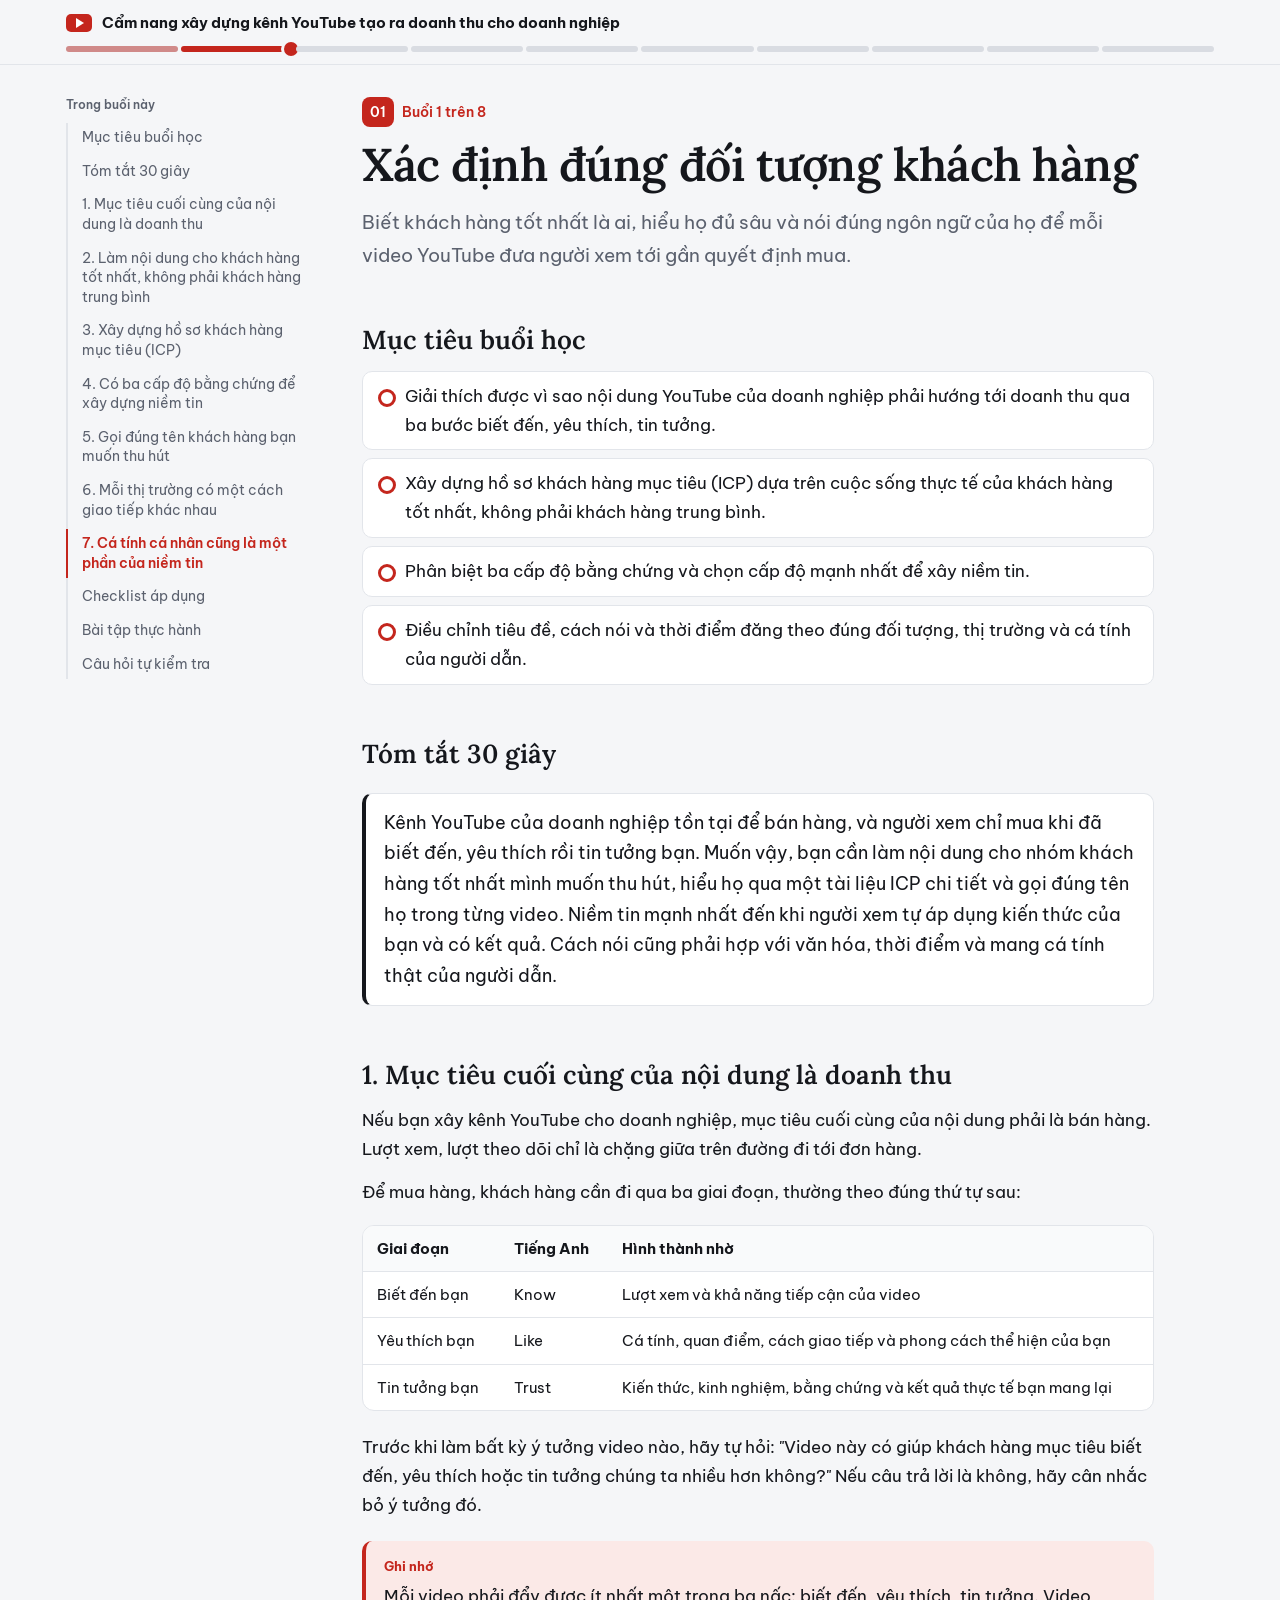
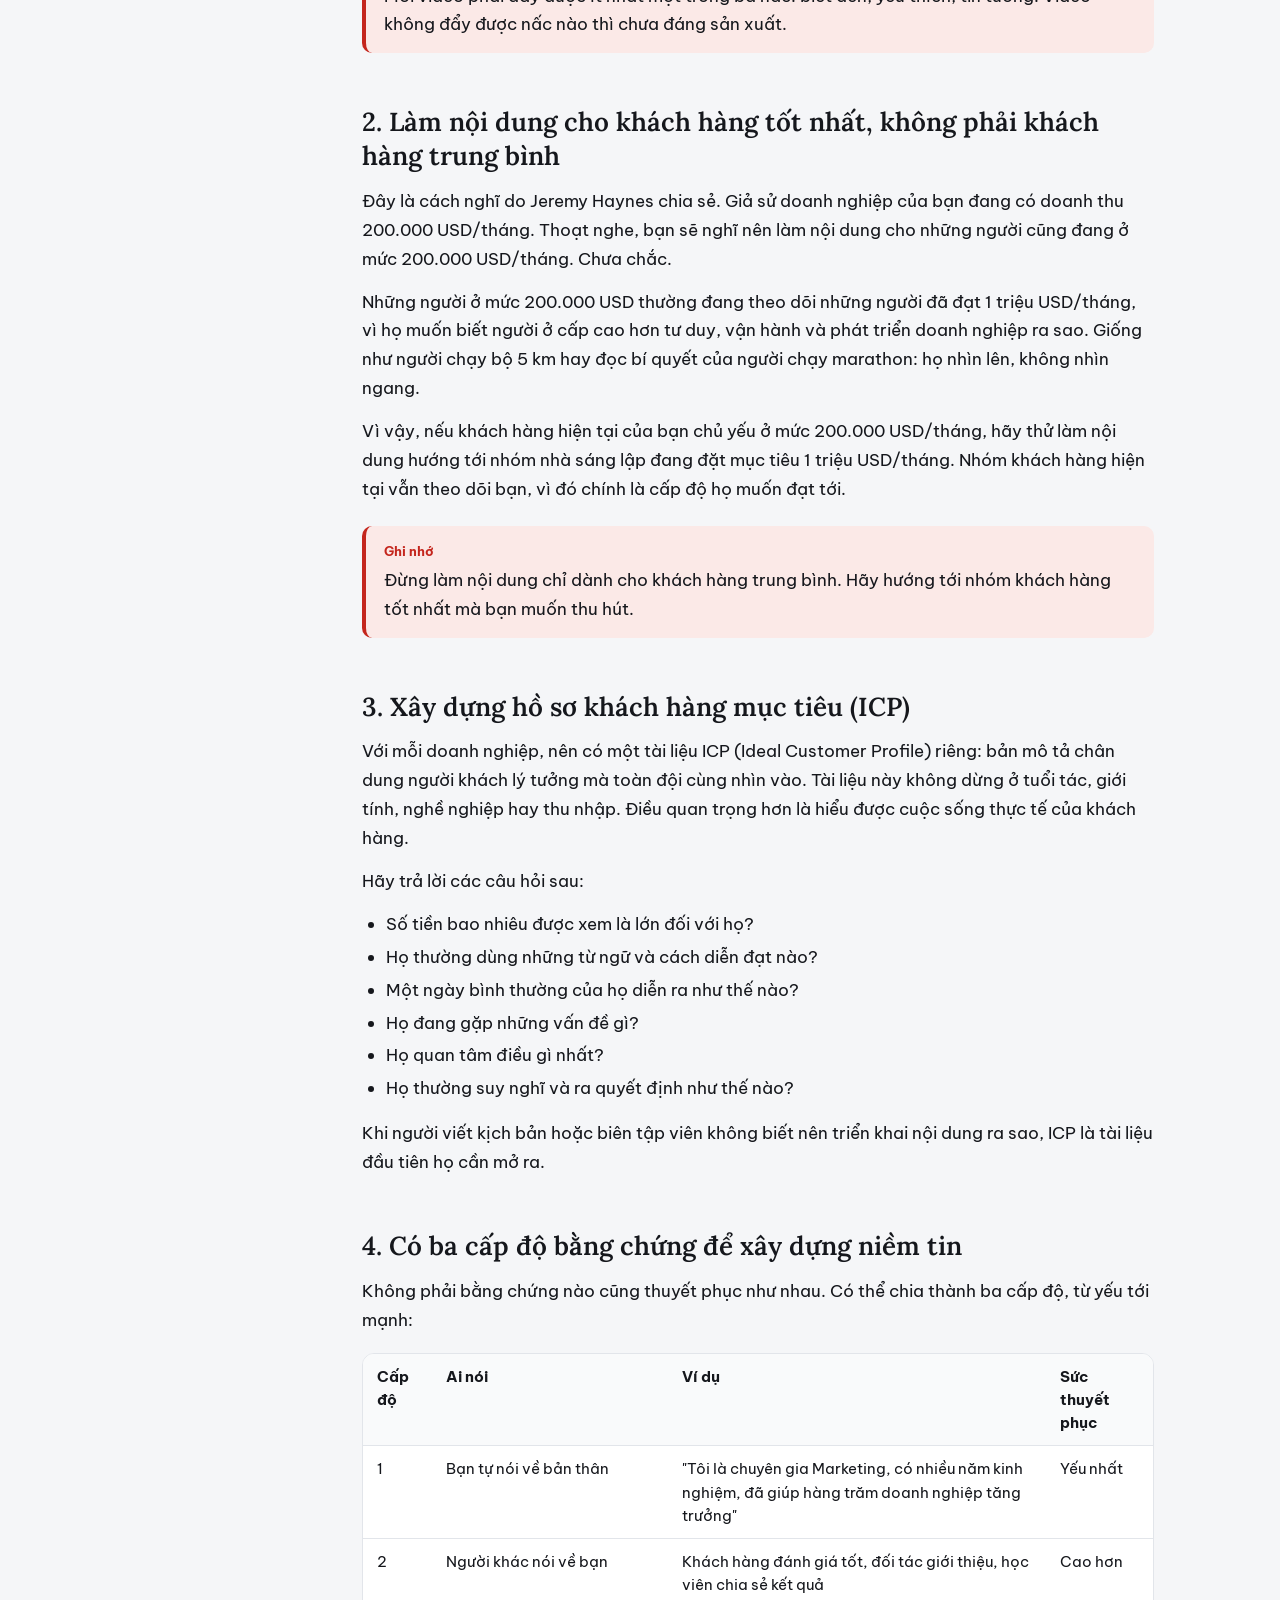
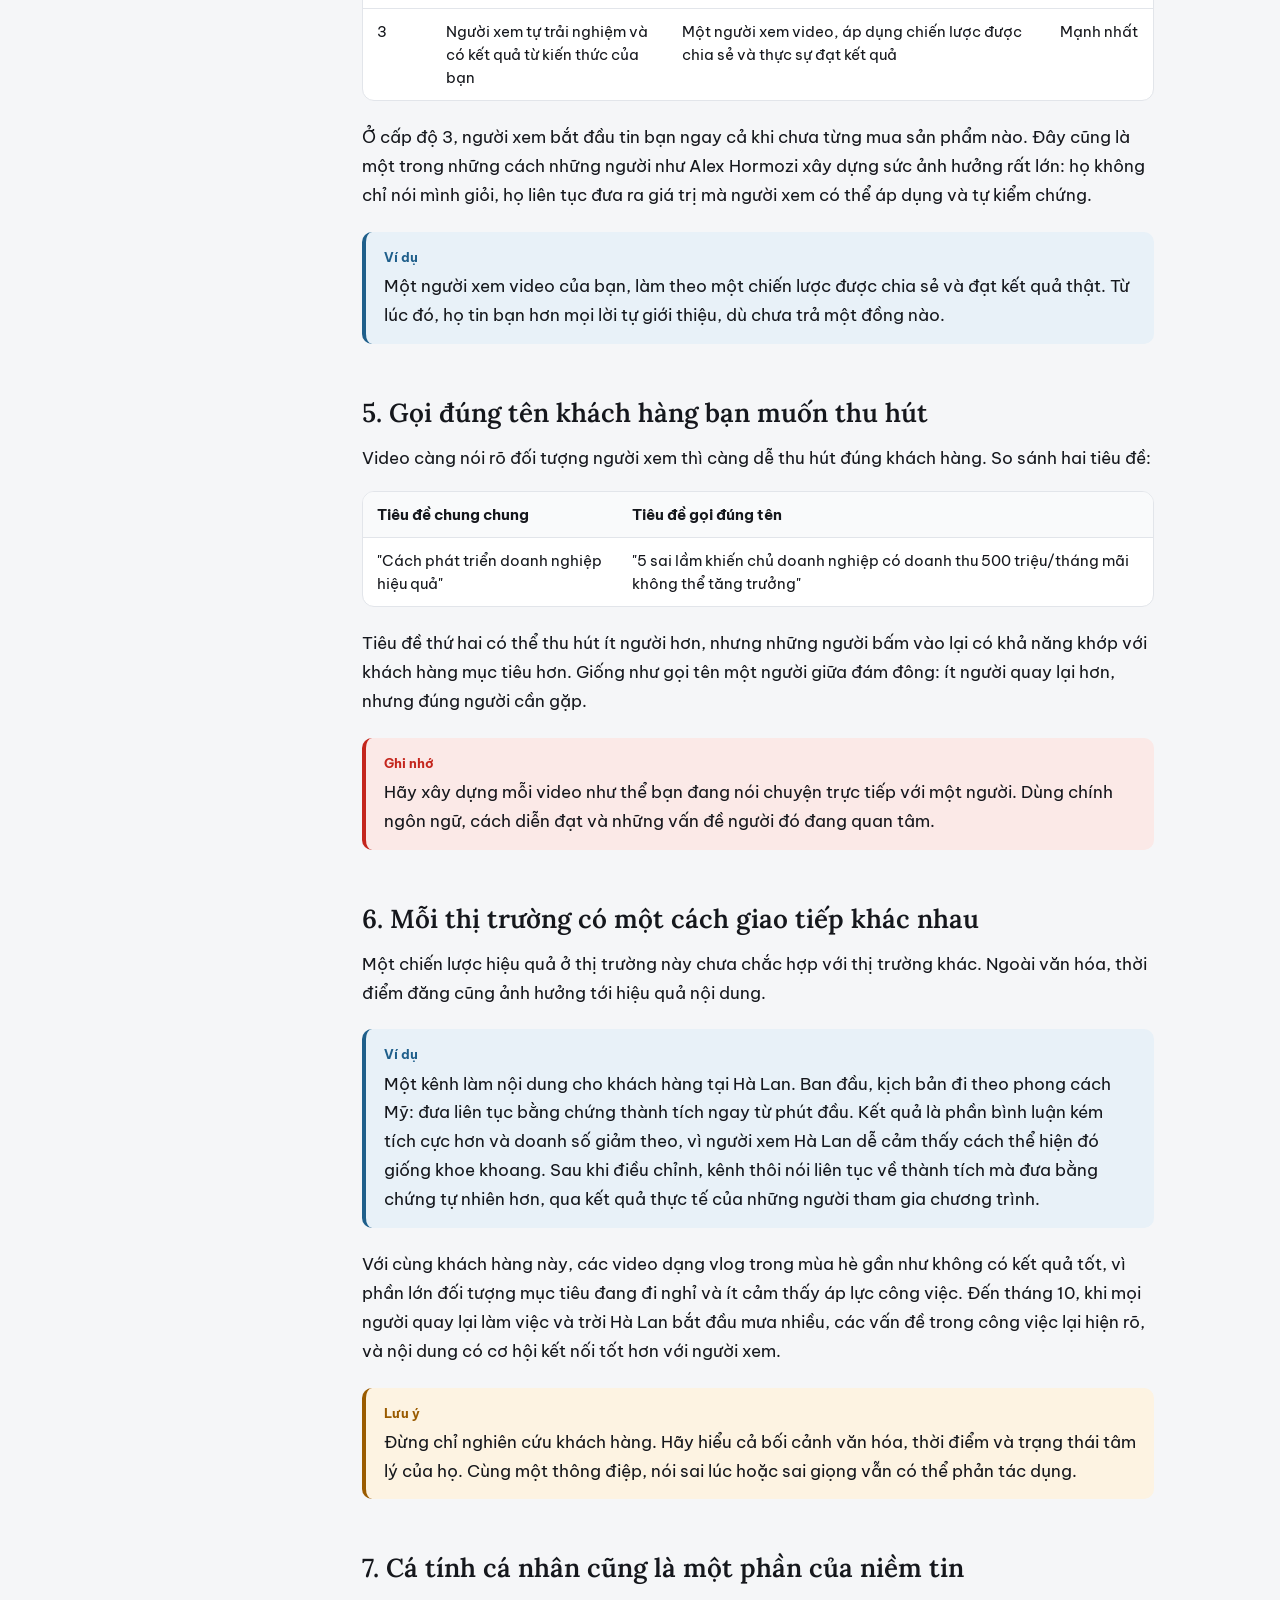
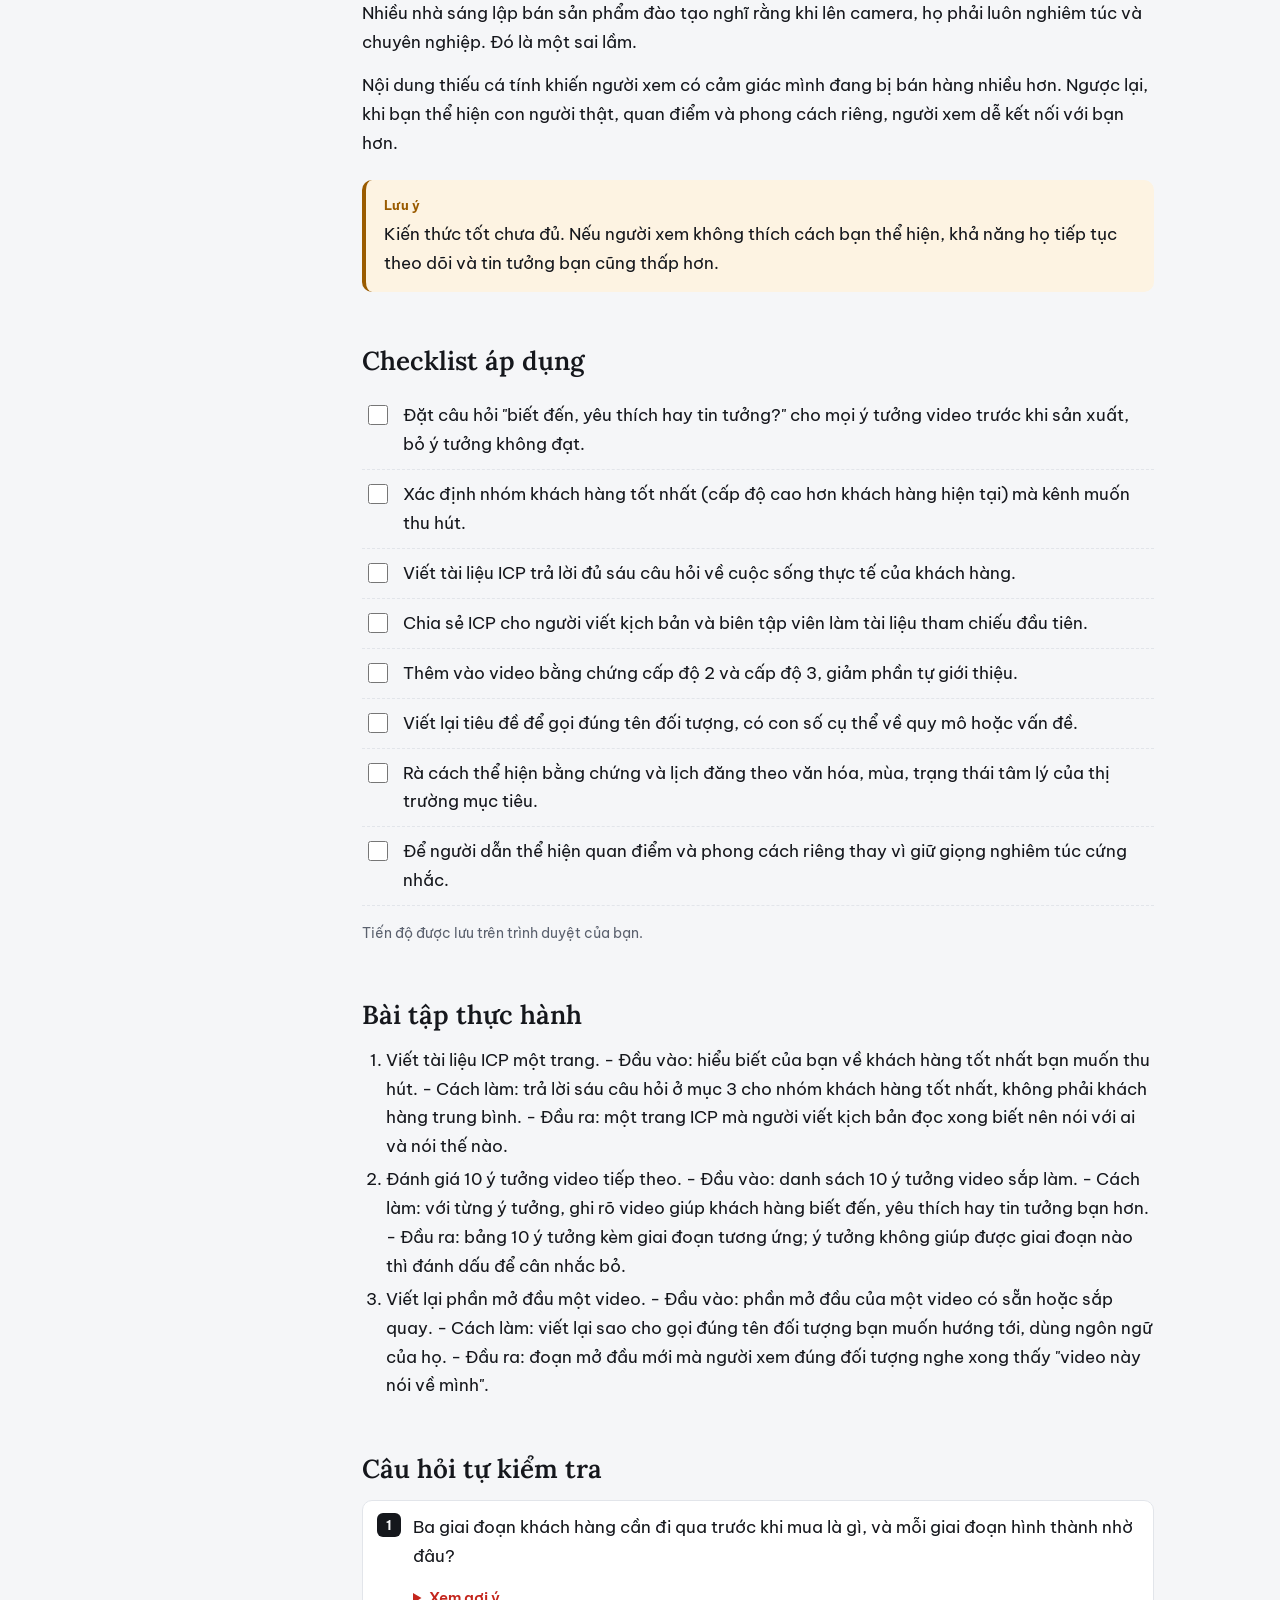
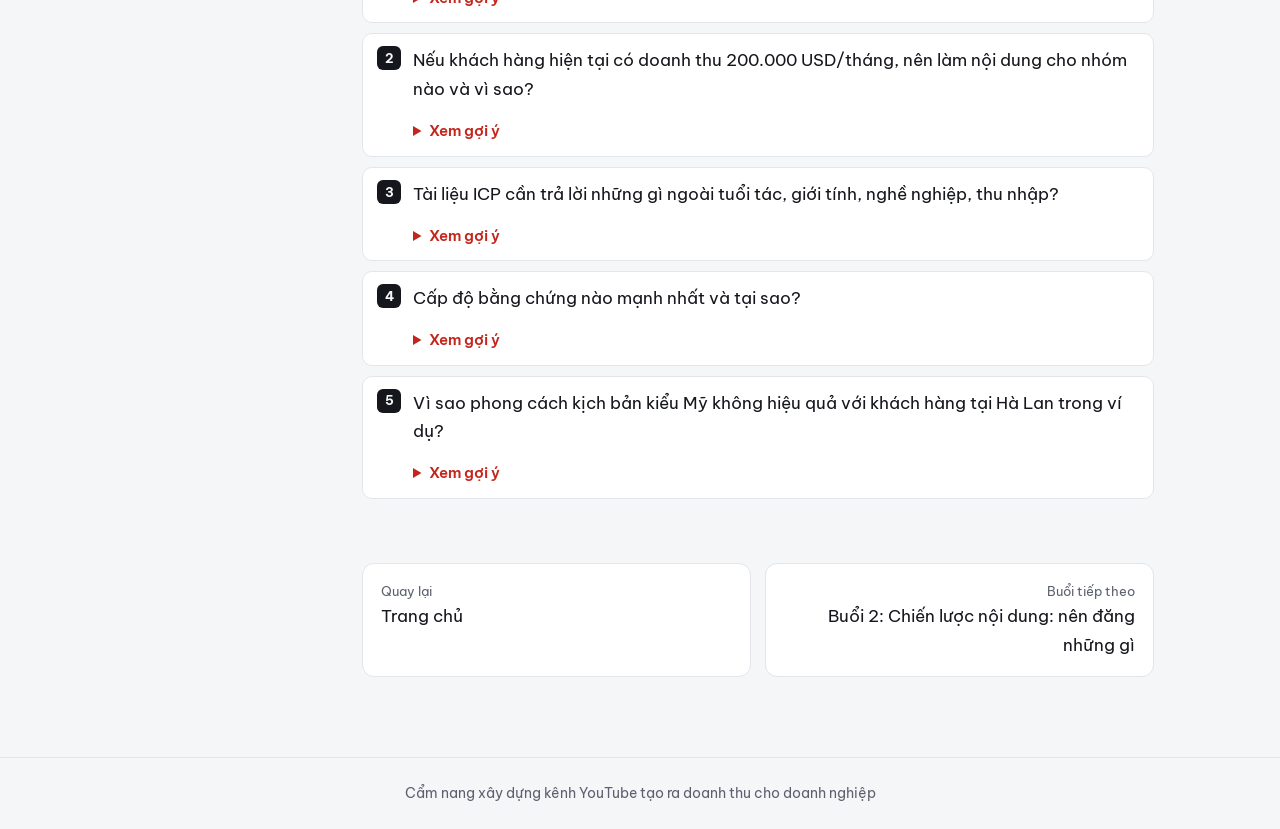
==== buoi-01.html @ d21af2de "Giáo trình 8 buổi: cẩm nang xây dựng kênh YouTube tạo ra doanh thu" ====
<!doctype html>
<html lang="vi">
<head>
<meta charset="utf-8">
<meta name="viewport" content="width=device-width, initial-scale=1">
<title>Buổi 1: Xác định đúng đối tượng khách hàng | Cẩm nang xây dựng kênh YouTube tạo ra doanh thu cho doanh nghiệp</title>
<meta name="description" content="Biết khách hàng tốt nhất là ai, hiểu họ đủ sâu và nói đúng ngôn ngữ của họ để mỗi video YouTube đưa người xem tới gần quyết định mua.">
<meta property="og:title" content="Buổi 1: Xác định đúng đối tượng khách hàng | Cẩm nang xây dựng kênh YouTube tạo ra doanh thu cho doanh nghiệp">
<meta property="og:description" content="Biết khách hàng tốt nhất là ai, hiểu họ đủ sâu và nói đúng ngôn ngữ của họ để mỗi video YouTube đưa người xem tới gần quyết định mua.">
<link rel="preconnect" href="https://fonts.googleapis.com"><link rel="preconnect" href="https://fonts.gstatic.com" crossorigin><link href="https://fonts.googleapis.com/css2?family=Be+Vietnam+Pro:wght@400;500;600;700&family=Lora:wght@500;600&display=swap&subset=vietnamese" rel="stylesheet">
<link rel="stylesheet" href="assets/style.css">
</head>
<body>
<header class="top"><div class="top-inner">
<a class="brand" href="index.html"><span class="play" aria-hidden="true"></span>Cẩm nang xây dựng kênh YouTube tạo ra doanh thu cho doanh nghiệp</a>
<nav class="chapters" aria-label="Các buổi học"><a href="index.html" class="done" aria-label="Trang chủ"><span>Trang chủ</span></a><a href="buoi-01.html" class="current" aria-label="Buổi 1: Xác định đúng đối tượng khách hàng" aria-current=page><span>Buổi 1: Xác định đúng đối tượng khách hàng</span></a><a href="buoi-02.html" class="" aria-label="Buổi 2: Chiến lược nội dung: nên đăng những gì"><span>Buổi 2: Chiến lược nội dung: nên đăng những gì</span></a><a href="buoi-03.html" class="" aria-label="Buổi 3: Đóng gói video bằng tiêu đề và thumbnail"><span>Buổi 3: Đóng gói video bằng tiêu đề và thumbnail</span></a><a href="buoi-04.html" class="" aria-label="Buổi 4: Viết kịch bản và hook giữ chân người xem"><span>Buổi 4: Viết kịch bản và hook giữ chân người xem</span></a><a href="buoi-05.html" class="" aria-label="Buổi 5: Dựng video và tối ưu trải nghiệm"><span>Buổi 5: Dựng video và tối ưu trải nghiệm</span></a><a href="buoi-06.html" class="" aria-label="Buổi 6: Xây dựng và quản lý đội ngũ content"><span>Buổi 6: Xây dựng và quản lý đội ngũ content</span></a><a href="buoi-07.html" class="" aria-label="Buổi 7: Biến lượt xem thành doanh thu"><span>Buổi 7: Biến lượt xem thành doanh thu</span></a><a href="buoi-08.html" class="" aria-label="Buổi 8: Tối ưu hệ thống và mở rộng quy mô"><span>Buổi 8: Tối ưu hệ thống và mở rộng quy mô</span></a><a href="ket-luan.html" class="" aria-label="Kết luận"><span>Kết luận</span></a></nav>
</div></header>
<div class="layout"><aside class="toc" aria-label="Mục lục"><h2>Trong buổi này</h2><ol><li><a href="#muc-tieu-buoi-hoc">Mục tiêu buổi học</a></li><li><a href="#tom-tat-30-giay">Tóm tắt 30 giây</a></li><li><a href="#1-muc-tieu-cuoi-cung-cua-noi-dung-la-doanh-thu">1. Mục tiêu cuối cùng của nội dung là doanh thu</a></li><li><a href="#2-lam-noi-dung-cho-khach-hang-tot-nhat-khong-phai-khach-hang">2. Làm nội dung cho khách hàng tốt nhất, không phải khách hàng trung bình</a></li><li><a href="#3-xay-dung-ho-so-khach-hang-muc-tieu-icp">3. Xây dựng hồ sơ khách hàng mục tiêu (ICP)</a></li><li><a href="#4-co-ba-cap-do-bang-chung-de-xay-dung-niem-tin">4. Có ba cấp độ bằng chứng để xây dựng niềm tin</a></li><li><a href="#5-goi-dung-ten-khach-hang-ban-muon-thu-hut">5. Gọi đúng tên khách hàng bạn muốn thu hút</a></li><li><a href="#6-moi-thi-truong-co-mot-cach-giao-tiep-khac-nhau">6. Mỗi thị trường có một cách giao tiếp khác nhau</a></li><li><a href="#7-ca-tinh-ca-nhan-cung-la-mot-phan-cua-niem-tin">7. Cá tính cá nhân cũng là một phần của niềm tin</a></li><li><a href="#checklist-ap-dung">Checklist áp dụng</a></li><li><a href="#bai-tap-thuc-hanh">Bài tập thực hành</a></li><li><a href="#cau-hoi-tu-kiem-tra">Câu hỏi tự kiểm tra</a></li></ol></aside><main><div class="lesson-head"><p class="kicker"><span class="num">01</span>Buổi 1 trên 8</p><h1>Xác định đúng đối tượng khách hàng</h1><p class="lede">Biết khách hàng tốt nhất là ai, hiểu họ đủ sâu và nói đúng ngôn ngữ của họ để mỗi video YouTube đưa người xem tới gần quyết định mua.</p></div><h2 id="muc-tieu-buoi-hoc">Mục tiêu buổi học</h2>
<ul class="goals">
<li>Giải thích được vì sao nội dung YouTube của doanh nghiệp phải hướng tới doanh thu qua ba bước biết đến, yêu thích, tin tưởng.</li>
<li>Xây dựng hồ sơ khách hàng mục tiêu (ICP) dựa trên cuộc sống thực tế của khách hàng tốt nhất, không phải khách hàng trung bình.</li>
<li>Phân biệt ba cấp độ bằng chứng và chọn cấp độ mạnh nhất để xây niềm tin.</li>
<li>Điều chỉnh tiêu đề, cách nói và thời điểm đăng theo đúng đối tượng, thị trường và cá tính của người dẫn.</li>
</ul>
<h2 id="tom-tat-30-giay">Tóm tắt 30 giây</h2>
<blockquote class="callout-tom-tat">
<p>Kênh YouTube của doanh nghiệp tồn tại để bán hàng, và người xem chỉ mua khi đã biết đến, yêu thích rồi tin tưởng bạn. Muốn vậy, bạn cần làm nội dung cho nhóm khách hàng tốt nhất mình muốn thu hút, hiểu họ qua một tài liệu ICP chi tiết và gọi đúng tên họ trong từng video. Niềm tin mạnh nhất đến khi người xem tự áp dụng kiến thức của bạn và có kết quả. Cách nói cũng phải hợp với văn hóa, thời điểm và mang cá tính thật của người dẫn.</p>
</blockquote>
<h2 id="1-muc-tieu-cuoi-cung-cua-noi-dung-la-doanh-thu">1. Mục tiêu cuối cùng của nội dung là doanh thu</h2>
<p>Nếu bạn xây kênh YouTube cho doanh nghiệp, mục tiêu cuối cùng của nội dung phải là bán hàng. Lượt xem, lượt theo dõi chỉ là chặng giữa trên đường đi tới đơn hàng.</p>
<p>Để mua hàng, khách hàng cần đi qua ba giai đoạn, thường theo đúng thứ tự sau:</p>
<div class="table-wrap"><table>
<thead>
<tr>
<th>Giai đoạn</th>
<th>Tiếng Anh</th>
<th>Hình thành nhờ</th>
</tr>
</thead>
<tbody>
<tr>
<td>Biết đến bạn</td>
<td>Know</td>
<td>Lượt xem và khả năng tiếp cận của video</td>
</tr>
<tr>
<td>Yêu thích bạn</td>
<td>Like</td>
<td>Cá tính, quan điểm, cách giao tiếp và phong cách thể hiện của bạn</td>
</tr>
<tr>
<td>Tin tưởng bạn</td>
<td>Trust</td>
<td>Kiến thức, kinh nghiệm, bằng chứng và kết quả thực tế bạn mang lại</td>
</tr>
</tbody>
</table></div>
<p>Trước khi làm bất kỳ ý tưởng video nào, hãy tự hỏi: "Video này có giúp khách hàng mục tiêu biết đến, yêu thích hoặc tin tưởng chúng ta nhiều hơn không?" Nếu câu trả lời là không, hãy cân nhắc bỏ ý tưởng đó.</p>
<blockquote class="callout-ghi-nho"><p><span class="callout-label">Ghi nhớ</span>Mỗi video phải đẩy được ít nhất một trong ba nấc: biết đến, yêu thích, tin tưởng. Video không đẩy được nấc nào thì chưa đáng sản xuất.</p>
</blockquote>
<h2 id="2-lam-noi-dung-cho-khach-hang-tot-nhat-khong-phai-khach-hang">2. Làm nội dung cho khách hàng tốt nhất, không phải khách hàng trung bình</h2>
<p>Đây là cách nghĩ do Jeremy Haynes chia sẻ. Giả sử doanh nghiệp của bạn đang có doanh thu 200.000 USD/tháng. Thoạt nghe, bạn sẽ nghĩ nên làm nội dung cho những người cũng đang ở mức 200.000 USD/tháng. Chưa chắc.</p>
<p>Những người ở mức 200.000 USD thường đang theo dõi những người đã đạt 1 triệu USD/tháng, vì họ muốn biết người ở cấp cao hơn tư duy, vận hành và phát triển doanh nghiệp ra sao. Giống như người chạy bộ 5 km hay đọc bí quyết của người chạy marathon: họ nhìn lên, không nhìn ngang.</p>
<p>Vì vậy, nếu khách hàng hiện tại của bạn chủ yếu ở mức 200.000 USD/tháng, hãy thử làm nội dung hướng tới nhóm nhà sáng lập đang đặt mục tiêu 1 triệu USD/tháng. Nhóm khách hàng hiện tại vẫn theo dõi bạn, vì đó chính là cấp độ họ muốn đạt tới.</p>
<blockquote class="callout-ghi-nho"><p><span class="callout-label">Ghi nhớ</span>Đừng làm nội dung chỉ dành cho khách hàng trung bình. Hãy hướng tới nhóm khách hàng tốt nhất mà bạn muốn thu hút.</p>
</blockquote>
<h2 id="3-xay-dung-ho-so-khach-hang-muc-tieu-icp">3. Xây dựng hồ sơ khách hàng mục tiêu (ICP)</h2>
<p>Với mỗi doanh nghiệp, nên có một tài liệu ICP (Ideal Customer Profile) riêng: bản mô tả chân dung người khách lý tưởng mà toàn đội cùng nhìn vào. Tài liệu này không dừng ở tuổi tác, giới tính, nghề nghiệp hay thu nhập. Điều quan trọng hơn là hiểu được cuộc sống thực tế của khách hàng.</p>
<p>Hãy trả lời các câu hỏi sau:</p>
<ul>
<li>Số tiền bao nhiêu được xem là lớn đối với họ?</li>
<li>Họ thường dùng những từ ngữ và cách diễn đạt nào?</li>
<li>Một ngày bình thường của họ diễn ra như thế nào?</li>
<li>Họ đang gặp những vấn đề gì?</li>
<li>Họ quan tâm điều gì nhất?</li>
<li>Họ thường suy nghĩ và ra quyết định như thế nào?</li>
</ul>
<p>Khi người viết kịch bản hoặc biên tập viên không biết nên triển khai nội dung ra sao, ICP là tài liệu đầu tiên họ cần mở ra.</p>
<h2 id="4-co-ba-cap-do-bang-chung-de-xay-dung-niem-tin">4. Có ba cấp độ bằng chứng để xây dựng niềm tin</h2>
<p>Không phải bằng chứng nào cũng thuyết phục như nhau. Có thể chia thành ba cấp độ, từ yếu tới mạnh:</p>
<div class="table-wrap"><table>
<thead>
<tr>
<th>Cấp độ</th>
<th>Ai nói</th>
<th>Ví dụ</th>
<th>Sức thuyết phục</th>
</tr>
</thead>
<tbody>
<tr>
<td>1</td>
<td>Bạn tự nói về bản thân</td>
<td>"Tôi là chuyên gia Marketing, có nhiều năm kinh nghiệm, đã giúp hàng trăm doanh nghiệp tăng trưởng"</td>
<td>Yếu nhất</td>
</tr>
<tr>
<td>2</td>
<td>Người khác nói về bạn</td>
<td>Khách hàng đánh giá tốt, đối tác giới thiệu, học viên chia sẻ kết quả</td>
<td>Cao hơn</td>
</tr>
<tr>
<td>3</td>
<td>Người xem tự trải nghiệm và có kết quả từ kiến thức của bạn</td>
<td>Một người xem video, áp dụng chiến lược được chia sẻ và thực sự đạt kết quả</td>
<td>Mạnh nhất</td>
</tr>
</tbody>
</table></div>
<p>Ở cấp độ 3, người xem bắt đầu tin bạn ngay cả khi chưa từng mua sản phẩm nào. Đây cũng là một trong những cách những người như Alex Hormozi xây dựng sức ảnh hưởng rất lớn: họ không chỉ nói mình giỏi, họ liên tục đưa ra giá trị mà người xem có thể áp dụng và tự kiểm chứng.</p>
<blockquote class="callout-vi-du"><p><span class="callout-label">Ví dụ</span>Một người xem video của bạn, làm theo một chiến lược được chia sẻ và đạt kết quả thật. Từ lúc đó, họ tin bạn hơn mọi lời tự giới thiệu, dù chưa trả một đồng nào.</p>
</blockquote>
<h2 id="5-goi-dung-ten-khach-hang-ban-muon-thu-hut">5. Gọi đúng tên khách hàng bạn muốn thu hút</h2>
<p>Video càng nói rõ đối tượng người xem thì càng dễ thu hút đúng khách hàng. So sánh hai tiêu đề:</p>
<div class="table-wrap"><table>
<thead>
<tr>
<th>Tiêu đề chung chung</th>
<th>Tiêu đề gọi đúng tên</th>
</tr>
</thead>
<tbody>
<tr>
<td>"Cách phát triển doanh nghiệp hiệu quả"</td>
<td>"5 sai lầm khiến chủ doanh nghiệp có doanh thu 500 triệu/tháng mãi không thể tăng trưởng"</td>
</tr>
</tbody>
</table></div>
<p>Tiêu đề thứ hai có thể thu hút ít người hơn, nhưng những người bấm vào lại có khả năng khớp với khách hàng mục tiêu hơn. Giống như gọi tên một người giữa đám đông: ít người quay lại hơn, nhưng đúng người cần gặp.</p>
<blockquote class="callout-ghi-nho"><p><span class="callout-label">Ghi nhớ</span>Hãy xây dựng mỗi video như thể bạn đang nói chuyện trực tiếp với một người. Dùng chính ngôn ngữ, cách diễn đạt và những vấn đề người đó đang quan tâm.</p>
</blockquote>
<h2 id="6-moi-thi-truong-co-mot-cach-giao-tiep-khac-nhau">6. Mỗi thị trường có một cách giao tiếp khác nhau</h2>
<p>Một chiến lược hiệu quả ở thị trường này chưa chắc hợp với thị trường khác. Ngoài văn hóa, thời điểm đăng cũng ảnh hưởng tới hiệu quả nội dung.</p>
<blockquote class="callout-vi-du"><p><span class="callout-label">Ví dụ</span>Một kênh làm nội dung cho khách hàng tại Hà Lan. Ban đầu, kịch bản đi theo phong cách Mỹ: đưa liên tục bằng chứng thành tích ngay từ phút đầu. Kết quả là phần bình luận kém tích cực hơn và doanh số giảm theo, vì người xem Hà Lan dễ cảm thấy cách thể hiện đó giống khoe khoang. Sau khi điều chỉnh, kênh thôi nói liên tục về thành tích mà đưa bằng chứng tự nhiên hơn, qua kết quả thực tế của những người tham gia chương trình.</p>
</blockquote>
<p>Với cùng khách hàng này, các video dạng vlog trong mùa hè gần như không có kết quả tốt, vì phần lớn đối tượng mục tiêu đang đi nghỉ và ít cảm thấy áp lực công việc. Đến tháng 10, khi mọi người quay lại làm việc và trời Hà Lan bắt đầu mưa nhiều, các vấn đề trong công việc lại hiện rõ, và nội dung có cơ hội kết nối tốt hơn với người xem.</p>
<blockquote class="callout-luu-y"><p><span class="callout-label">Lưu ý</span>Đừng chỉ nghiên cứu khách hàng. Hãy hiểu cả bối cảnh văn hóa, thời điểm và trạng thái tâm lý của họ. Cùng một thông điệp, nói sai lúc hoặc sai giọng vẫn có thể phản tác dụng.</p>
</blockquote>
<h2 id="7-ca-tinh-ca-nhan-cung-la-mot-phan-cua-niem-tin">7. Cá tính cá nhân cũng là một phần của niềm tin</h2>
<p>Nhiều nhà sáng lập bán sản phẩm đào tạo nghĩ rằng khi lên camera, họ phải luôn nghiêm túc và chuyên nghiệp. Đó là một sai lầm.</p>
<p>Nội dung thiếu cá tính khiến người xem có cảm giác mình đang bị bán hàng nhiều hơn. Ngược lại, khi bạn thể hiện con người thật, quan điểm và phong cách riêng, người xem dễ kết nối với bạn hơn.</p>
<blockquote class="callout-luu-y"><p><span class="callout-label">Lưu ý</span>Kiến thức tốt chưa đủ. Nếu người xem không thích cách bạn thể hiện, khả năng họ tiếp tục theo dõi và tin tưởng bạn cũng thấp hơn.</p>
</blockquote>
<h2 id="checklist-ap-dung">Checklist áp dụng</h2>
<ul class="checklist">
<li><label><input type="checkbox" data-key="buoi-01-1"><span>Đặt câu hỏi "biết đến, yêu thích hay tin tưởng?" cho mọi ý tưởng video trước khi sản xuất, bỏ ý tưởng không đạt.</span></label></li>
<li><label><input type="checkbox" data-key="buoi-01-2"><span>Xác định nhóm khách hàng tốt nhất (cấp độ cao hơn khách hàng hiện tại) mà kênh muốn thu hút.</span></label></li>
<li><label><input type="checkbox" data-key="buoi-01-3"><span>Viết tài liệu ICP trả lời đủ sáu câu hỏi về cuộc sống thực tế của khách hàng.</span></label></li>
<li><label><input type="checkbox" data-key="buoi-01-4"><span>Chia sẻ ICP cho người viết kịch bản và biên tập viên làm tài liệu tham chiếu đầu tiên.</span></label></li>
<li><label><input type="checkbox" data-key="buoi-01-5"><span>Thêm vào video bằng chứng cấp độ 2 và cấp độ 3, giảm phần tự giới thiệu.</span></label></li>
<li><label><input type="checkbox" data-key="buoi-01-6"><span>Viết lại tiêu đề để gọi đúng tên đối tượng, có con số cụ thể về quy mô hoặc vấn đề.</span></label></li>
<li><label><input type="checkbox" data-key="buoi-01-7"><span>Rà cách thể hiện bằng chứng và lịch đăng theo văn hóa, mùa, trạng thái tâm lý của thị trường mục tiêu.</span></label></li>
<li><label><input type="checkbox" data-key="buoi-01-8"><span>Để người dẫn thể hiện quan điểm và phong cách riêng thay vì giữ giọng nghiêm túc cứng nhắc.</span></label></li>
</ul>
<p class="progress-note">Tiến độ được lưu trên trình duyệt của bạn.</p><h2 id="bai-tap-thuc-hanh">Bài tập thực hành</h2>
<ol>
<li>Viết tài liệu ICP một trang.
   - Đầu vào: hiểu biết của bạn về khách hàng tốt nhất bạn muốn thu hút.
   - Cách làm: trả lời sáu câu hỏi ở mục 3 cho nhóm khách hàng tốt nhất, không phải khách hàng trung bình.
   - Đầu ra: một trang ICP mà người viết kịch bản đọc xong biết nên nói với ai và nói thế nào.</li>
<li>Đánh giá 10 ý tưởng video tiếp theo.
   - Đầu vào: danh sách 10 ý tưởng video sắp làm.
   - Cách làm: với từng ý tưởng, ghi rõ video giúp khách hàng biết đến, yêu thích hay tin tưởng bạn hơn.
   - Đầu ra: bảng 10 ý tưởng kèm giai đoạn tương ứng; ý tưởng không giúp được giai đoạn nào thì đánh dấu để cân nhắc bỏ.</li>
<li>Viết lại phần mở đầu một video.
   - Đầu vào: phần mở đầu của một video có sẵn hoặc sắp quay.
   - Cách làm: viết lại sao cho gọi đúng tên đối tượng bạn muốn hướng tới, dùng ngôn ngữ của họ.
   - Đầu ra: đoạn mở đầu mới mà người xem đúng đối tượng nghe xong thấy "video này nói về mình".</li>
</ol>
<h2 id="cau-hoi-tu-kiem-tra">Câu hỏi tự kiểm tra</h2>
<ol class="quiz">
<li><p>Ba giai đoạn khách hàng cần đi qua trước khi mua là gì, và mỗi giai đoạn hình thành nhờ đâu?</p><details><summary>Xem gợi ý</summary><p>Biết đến (lượt xem, khả năng tiếp cận), yêu thích (cá tính, quan điểm, cách giao tiếp), tin tưởng (kiến thức, kinh nghiệm, bằng chứng, kết quả thực tế).</p></details></li>
<li><p>Nếu khách hàng hiện tại có doanh thu 200.000 USD/tháng, nên làm nội dung cho nhóm nào và vì sao?</p><details><summary>Xem gợi ý</summary><p>Cho nhóm nhà sáng lập hướng tới 1 triệu USD/tháng, vì khách hàng hiện tại theo dõi người ở cấp độ họ muốn đạt tới.</p></details></li>
<li><p>Tài liệu ICP cần trả lời những gì ngoài tuổi tác, giới tính, nghề nghiệp, thu nhập?</p><details><summary>Xem gợi ý</summary><p>Số tiền họ coi là lớn, từ ngữ họ dùng, một ngày của họ, vấn đề họ gặp, điều họ quan tâm nhất, cách họ suy nghĩ và ra quyết định.</p></details></li>
<li><p>Cấp độ bằng chứng nào mạnh nhất và tại sao?</p><details><summary>Xem gợi ý</summary><p>Cấp độ 3, khi người xem tự áp dụng kiến thức của bạn và có kết quả, nên tin bạn ngay cả khi chưa mua gì.</p></details></li>
<li><p>Vì sao phong cách kịch bản kiểu Mỹ không hiệu quả với khách hàng tại Hà Lan trong ví dụ?</p><details><summary>Xem gợi ý</summary><p>Người xem Hà Lan cảm thấy việc liên tục đưa thành tích từ phút đầu giống khoe khoang, làm bình luận kém tích cực và doanh số giảm.</p></details></li>
</ol><nav class="pager" aria-label="Chuyển buổi"><a class="prev" href="index.html"><small>Quay lại</small>Trang chủ</a><a class="next" href="buoi-02.html"><small>Buổi tiếp theo</small>Buổi 2: Chiến lược nội dung: nên đăng những gì</a></nav></main></div>
<footer>Cẩm nang xây dựng kênh YouTube tạo ra doanh thu cho doanh nghiệp</footer>
<script src="assets/app.js"></script>
</body>
</html>
---- assets/style.css ----
/* Cẩm nang YouTube doanh thu: giao diện dùng chung */
:root {
  --paper: #f5f6f8;
  --surface: #ffffff;
  --ink: #15171c;
  --muted: #5b616e;
  --line: #e2e5ea;
  --accent: #c4261d;
  --accent-soft: #fbe9e7;
  --note: #1f5f8b;
  --note-soft: #e8f1f8;
  --warn: #9a5b00;
  --warn-soft: #fdf3e2;
  --ok: #24704a;
  --ok-soft: #e7f4ec;
  --rail: #d9dce2;
  --serif: "Lora", Georgia, serif;
  --sans: "Be Vietnam Pro", system-ui, sans-serif;
  --measure: 72ch;
  color-scheme: light;
}
@media (prefers-color-scheme: dark) {
  :root {
    --paper: #121419; --surface: #1a1d24; --ink: #eceef2; --muted: #a3a9b6; --line: #2b2f39;
    --accent: #ff5a4e; --accent-soft: #3a1d1b; --note: #7cb8e6; --note-soft: #172634;
    --warn: #f0b456; --warn-soft: #33270f; --ok: #6fcf98; --ok-soft: #13291d; --rail: #343947;
    color-scheme: dark;
  }
}
* { box-sizing: border-box; }
html { scroll-behavior: smooth; }
@media (prefers-reduced-motion: reduce) { html { scroll-behavior: auto; } }
body { margin: 0; background: var(--paper); color: var(--ink); font: 400 17px/1.7 var(--sans); -webkit-font-smoothing: antialiased; }
a { color: var(--accent); text-underline-offset: 3px; }
a:focus-visible, button:focus-visible, input:focus-visible, summary:focus-visible { outline: 3px solid var(--accent); outline-offset: 2px; border-radius: 4px; }

/* Thanh trên cùng và thanh chương kiểu video */
.top { position: sticky; top: 0; z-index: 10; background: color-mix(in srgb, var(--paper) 92%, transparent); backdrop-filter: blur(8px); border-bottom: 1px solid var(--line); }
.top-inner { max-width: 1180px; margin: 0 auto; padding: 10px 16px 12px; }
.brand { display: flex; align-items: center; gap: 10px; text-decoration: none; color: var(--ink); font-weight: 700; font-size: 15px; }
.brand .play { width: 26px; height: 18px; border-radius: 5px; background: var(--accent); position: relative; flex: none; }
.brand .play::after { content: ""; position: absolute; left: 10px; top: 4px; border-left: 8px solid #fff; border-top: 5px solid transparent; border-bottom: 5px solid transparent; }
.chapters { display: grid; grid-template-columns: repeat(10, 1fr); gap: 3px; margin-top: 10px; }
.chapters a { display: block; height: 6px; border-radius: 3px; background: var(--rail); position: relative; }
.chapters a.done { background: color-mix(in srgb, var(--accent) 45%, var(--rail)); }
.chapters a.current { background: var(--accent); }
.chapters a.current::after { content: ""; position: absolute; right: -5px; top: -4px; width: 14px; height: 14px; border-radius: 50%; background: var(--accent); box-shadow: 0 0 0 3px var(--paper); }
.chapters a span { position: absolute; left: 0; top: 12px; font-size: 11px; color: var(--muted); white-space: nowrap; opacity: 0; pointer-events: none; transition: opacity .15s; }
.chapters a:hover span, .chapters a:focus-visible span { opacity: 1; }

/* Khung trang */
.layout { max-width: 1180px; margin: 0 auto; padding: 32px 16px 80px; display: grid; grid-template-columns: 240px minmax(0, 1fr); gap: 56px; }
.toc { position: sticky; top: 92px; align-self: start; font-size: 14px; max-height: calc(100vh - 110px); overflow: auto; }
.toc h2 { font: 600 12px/1.4 var(--sans); color: var(--muted); margin: 0 0 10px; }
.toc ol { list-style: none; margin: 0; padding: 0; border-left: 2px solid var(--line); }
.toc li a { display: block; padding: 5px 0 5px 14px; margin-left: -2px; border-left: 2px solid transparent; color: var(--muted); text-decoration: none; line-height: 1.4; }
.toc li a:hover { color: var(--ink); }
.toc li a.active { color: var(--accent); border-left-color: var(--accent); font-weight: 600; }
main { min-width: 0; max-width: var(--measure); }

/* Đầu trang buổi học */
.lesson-head { margin-bottom: 36px; }
.kicker { display: inline-flex; align-items: center; gap: 8px; font-weight: 600; font-size: 14px; color: var(--accent); margin: 0 0 12px; }
.kicker .num { display: inline-grid; place-items: center; min-width: 30px; height: 30px; padding: 0 8px; border-radius: 8px; background: var(--accent); color: #fff; font-size: 14px; }
h1 { font: 600 clamp(30px, 4.4vw, 46px)/1.15 var(--serif); letter-spacing: -.01em; margin: 0 0 14px; }
.lede { font-size: 19px; color: var(--muted); margin: 0; }
h2 { font: 600 26px/1.3 var(--serif); margin: 52px 0 14px; scroll-margin-top: 96px; }
h3 { font: 600 19px/1.4 var(--sans); margin: 30px 0 8px; scroll-margin-top: 96px; }
p { margin: 0 0 14px; }
ul, ol { padding-left: 24px; margin: 0 0 16px; }
li { margin: 4px 0; }
strong { font-weight: 650; }

/* Bảng */
.table-wrap { overflow-x: auto; margin: 18px 0 22px; border: 1px solid var(--line); border-radius: 12px; background: var(--surface); }
table { border-collapse: collapse; width: 100%; font-size: 15px; line-height: 1.55; }
th, td { text-align: left; vertical-align: top; padding: 11px 14px; border-bottom: 1px solid var(--line); }
th { font-weight: 650; background: color-mix(in srgb, var(--surface) 80%, var(--line)); }
tr:last-child td { border-bottom: 0; }

/* Hộp nhấn */
blockquote { margin: 22px 0; padding: 14px 18px; border-radius: 10px; border-left: 4px solid var(--line); background: var(--surface); }
blockquote p:last-child { margin-bottom: 0; }
.callout-label { display: block; font-size: 13px; font-weight: 700; margin-bottom: 4px; }
.callout-ghi-nho { border-left-color: var(--accent); background: var(--accent-soft); }
.callout-ghi-nho .callout-label { color: var(--accent); }
.callout-luu-y { border-left-color: var(--warn); background: var(--warn-soft); }
.callout-luu-y .callout-label { color: var(--warn); }
.callout-vi-du { border-left-color: var(--note); background: var(--note-soft); }
.callout-vi-du .callout-label { color: var(--note); }
.callout-tom-tat { border: 1px solid var(--line); border-left: 4px solid var(--ink); font-size: 18px; }

/* Mục tiêu */
.goals { list-style: none; padding: 0; display: grid; gap: 8px; }
.goals li { background: var(--surface); border: 1px solid var(--line); border-radius: 10px; padding: 10px 14px 10px 42px; position: relative; margin: 0; }
.goals li::before { content: ""; position: absolute; left: 15px; top: 17px; width: 12px; height: 12px; border-radius: 50%; border: 3px solid var(--accent); }

/* Checklist */
.checklist { list-style: none; padding: 0; }
.checklist li { margin: 0; border-bottom: 1px dashed var(--line); }
.checklist label { display: flex; gap: 12px; padding: 10px 2px; cursor: pointer; }
.checklist input { width: 20px; height: 20px; margin-top: 4px; accent-color: var(--ok); flex: none; }
.checklist input:checked + span { color: var(--muted); text-decoration: line-through; text-decoration-color: var(--ok); }
.progress-note { font-size: 14px; color: var(--muted); }

/* Câu hỏi tự kiểm tra */
.quiz { counter-reset: q; list-style: none; padding: 0; }
.quiz li { counter-increment: q; background: var(--surface); border: 1px solid var(--line); border-radius: 10px; padding: 12px 16px 12px 50px; position: relative; margin: 0 0 10px; }
.quiz li::before { content: counter(q); position: absolute; left: 14px; top: 12px; width: 24px; height: 24px; border-radius: 6px; background: var(--ink); color: var(--paper); font-size: 13px; font-weight: 700; display: grid; place-items: center; }
.quiz details { margin-top: 6px; font-size: 15px; color: var(--muted); }
.quiz summary { cursor: pointer; color: var(--accent); font-weight: 600; }

/* Điều hướng cuối trang */
.pager { display: grid; grid-template-columns: 1fr 1fr; gap: 14px; margin-top: 64px; }
.pager a { display: block; padding: 16px 18px; border: 1px solid var(--line); border-radius: 12px; background: var(--surface); text-decoration: none; color: var(--ink); }
.pager a:hover { border-color: var(--accent); }
.pager small { display: block; color: var(--muted); font-size: 13px; }
.pager .next { text-align: right; grid-column: 2; }

/* Trang chủ */
.hero { max-width: 1180px; margin: 0 auto; padding: 56px 16px 8px; }
.hero h1 { max-width: 20ch; font-size: clamp(34px, 5.4vw, 60px); }
.hero .lede { max-width: 62ch; }
.hero .meta { display: flex; flex-wrap: wrap; gap: 8px; margin: 22px 0 0; padding: 0; list-style: none; }
.hero .meta li { border: 1px solid var(--line); background: var(--surface); border-radius: 99px; padding: 5px 14px; font-size: 14px; margin: 0; }
.home { max-width: 1180px; margin: 0 auto; padding: 8px 16px 80px; }
.home-text { max-width: var(--measure); }
.course-map { list-style: none; padding: 0; margin: 20px 0 0; display: grid; grid-template-columns: repeat(2, minmax(0, 1fr)); gap: 14px; }
.course-map li { margin: 0; }
.course-map a { display: grid; grid-template-columns: 54px 1fr; gap: 14px; height: 100%; padding: 18px; border: 1px solid var(--line); border-radius: 14px; background: var(--surface); text-decoration: none; color: var(--ink); }
.course-map a:hover { border-color: var(--accent); }
.course-map .n { font: 600 34px/1 var(--serif); color: var(--accent); }
.course-map h3 { margin: 0 0 4px; font-size: 18px; }
.course-map p { margin: 0; font-size: 15px; color: var(--muted); line-height: 1.55; }
.course-map .end a { border-style: dashed; }

footer { border-top: 1px solid var(--line); padding: 24px 16px; text-align: center; font-size: 14px; color: var(--muted); }

@media (max-width: 900px) {
  .layout { grid-template-columns: 1fr; gap: 0; padding-top: 22px; }
  .toc { display: none; }
  .course-map { grid-template-columns: 1fr; }
  body { font-size: 16px; }
}
@media print {
  .top, .toc, .pager, footer { display: none; }
  .layout { display: block; padding: 0; }
  body { background: #fff; color: #000; font-size: 12pt; }
  h2 { break-after: avoid; }
  blockquote, table, .quiz li { break-inside: avoid; }
  .quiz details { display: block; }
  .quiz details > *:not(summary) { display: block; }
}
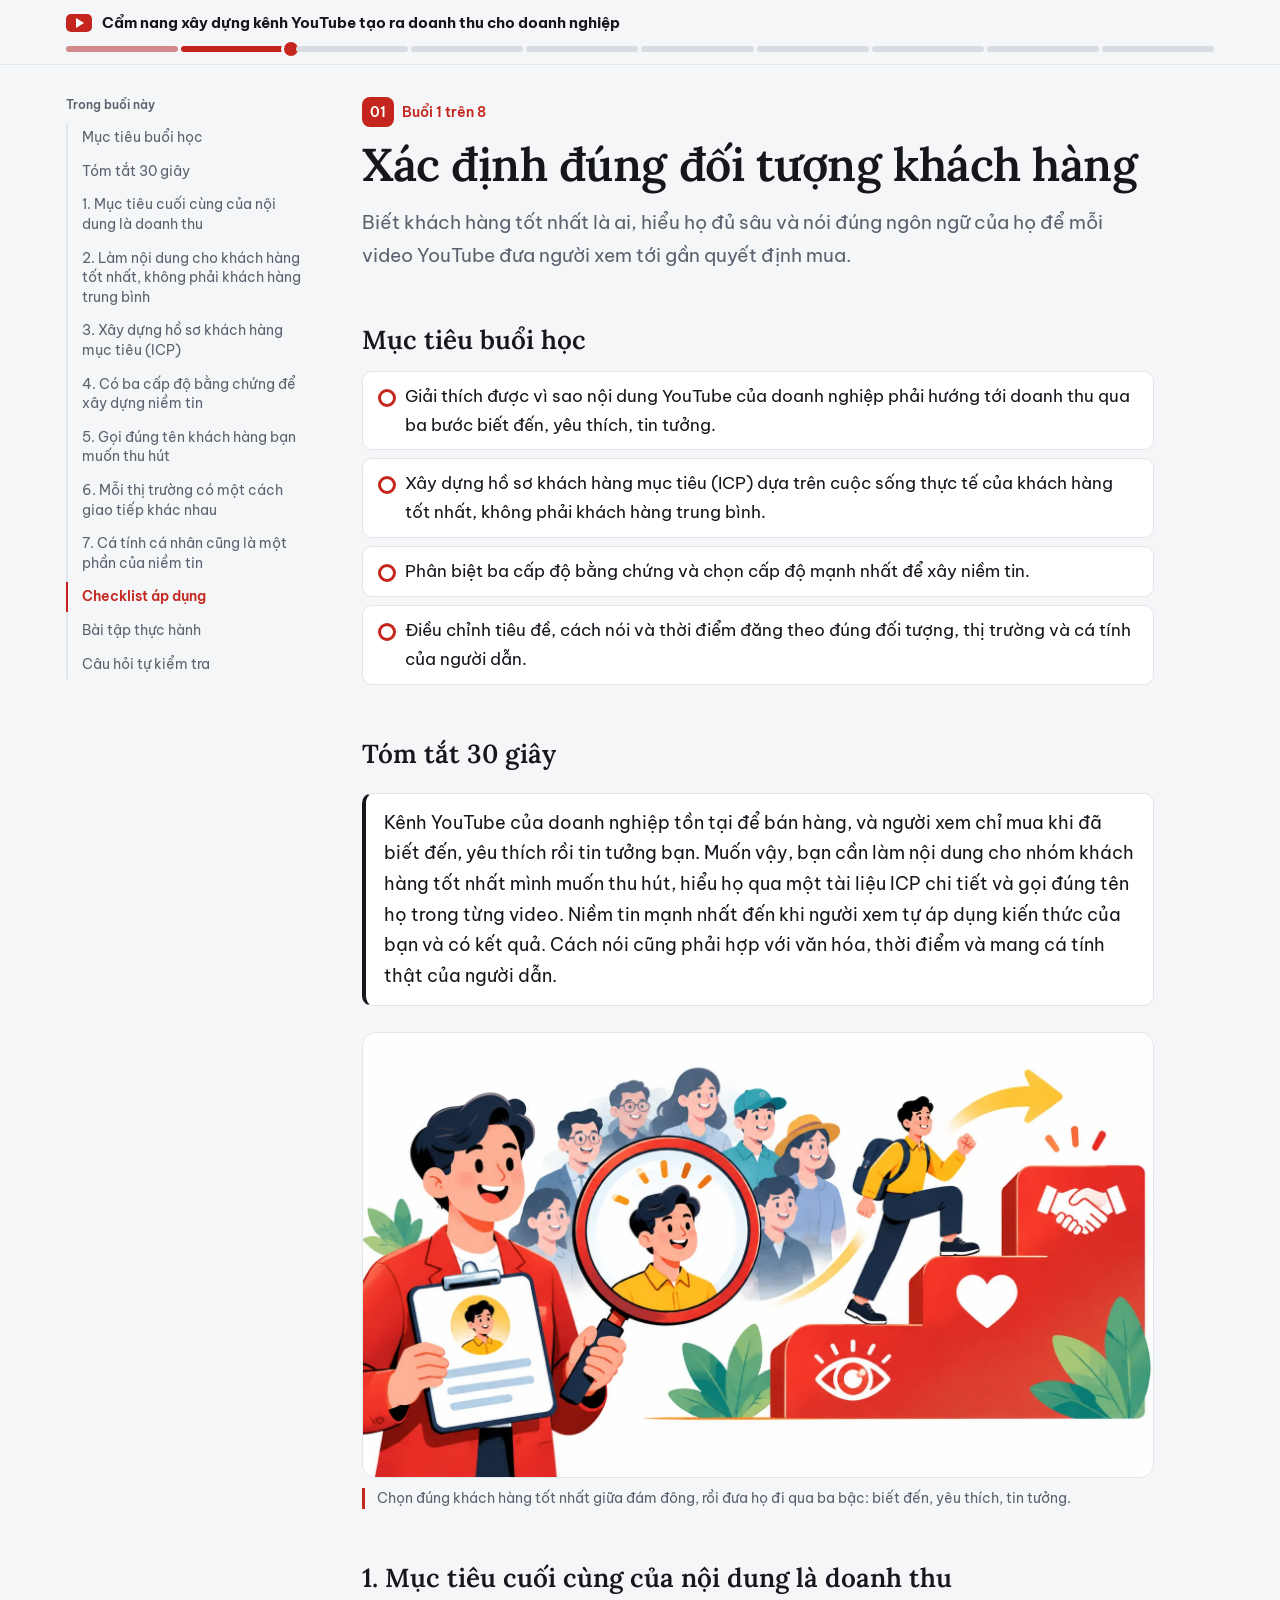
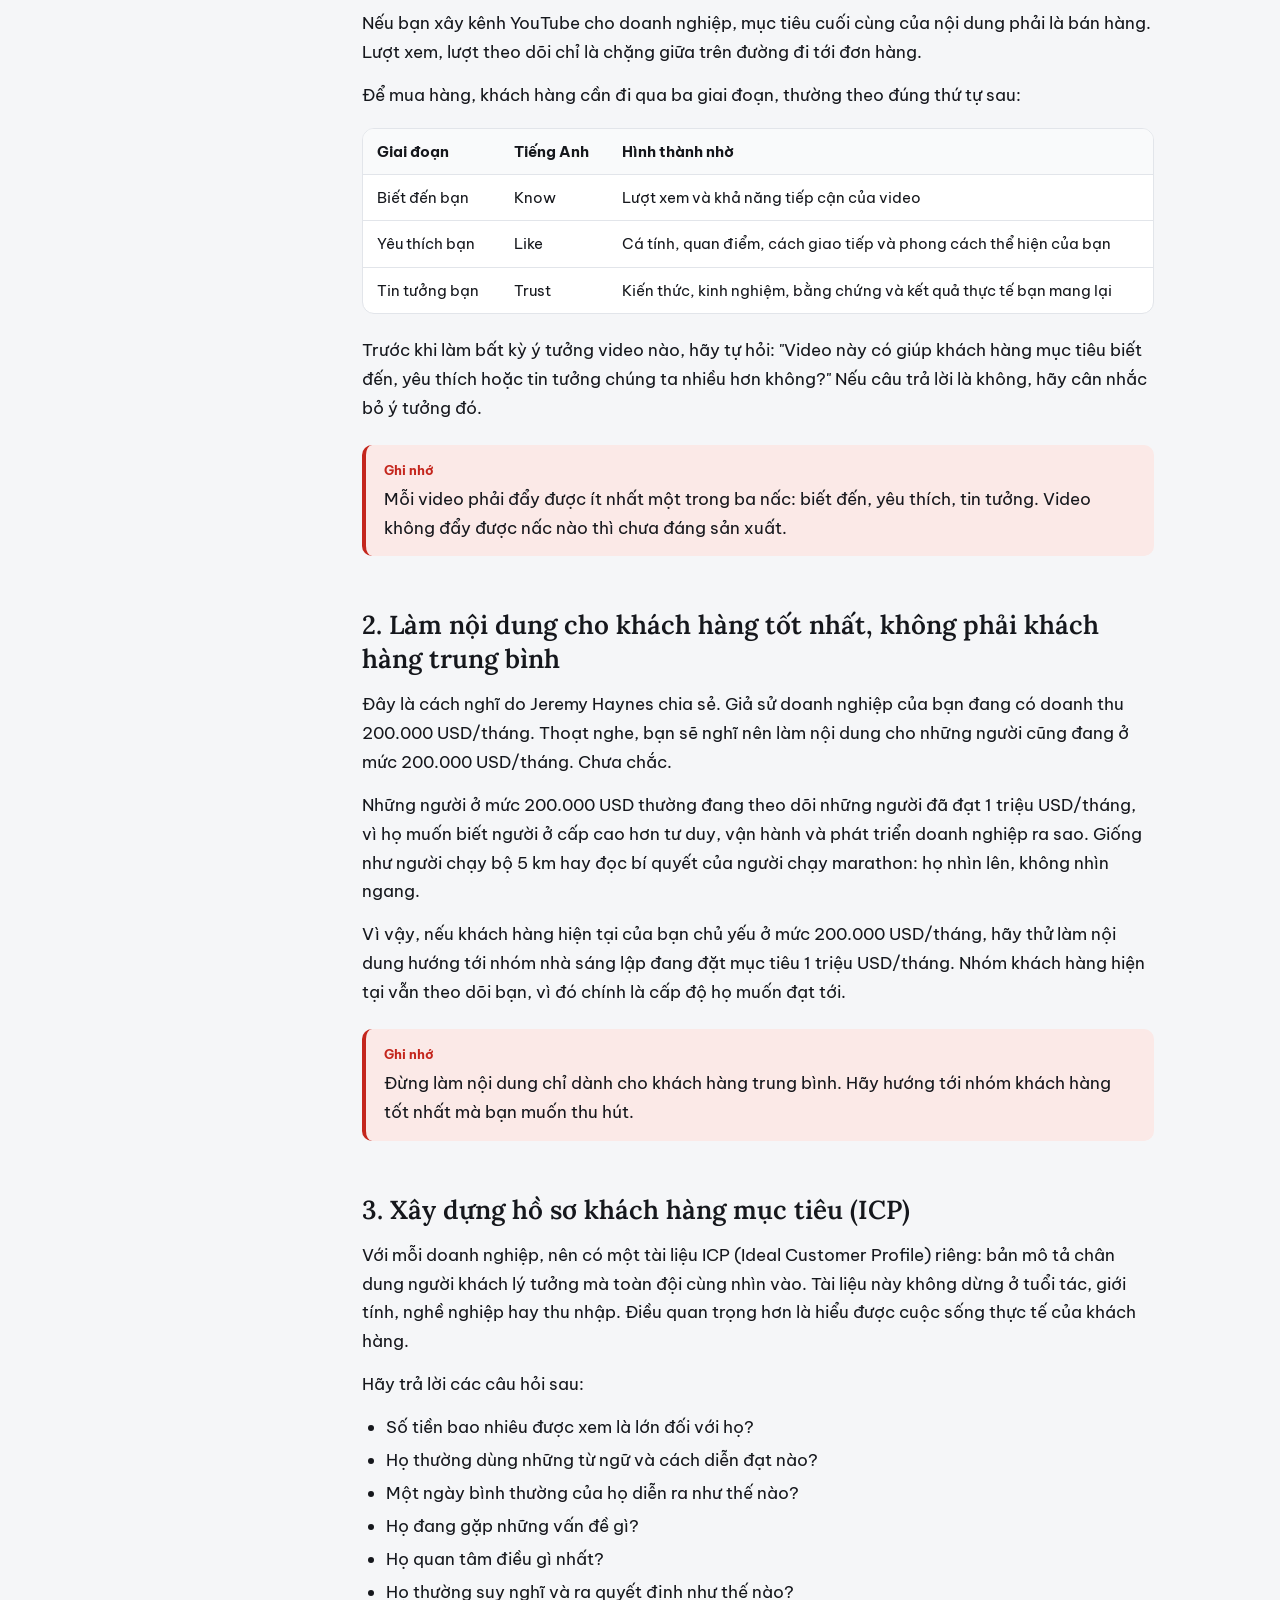
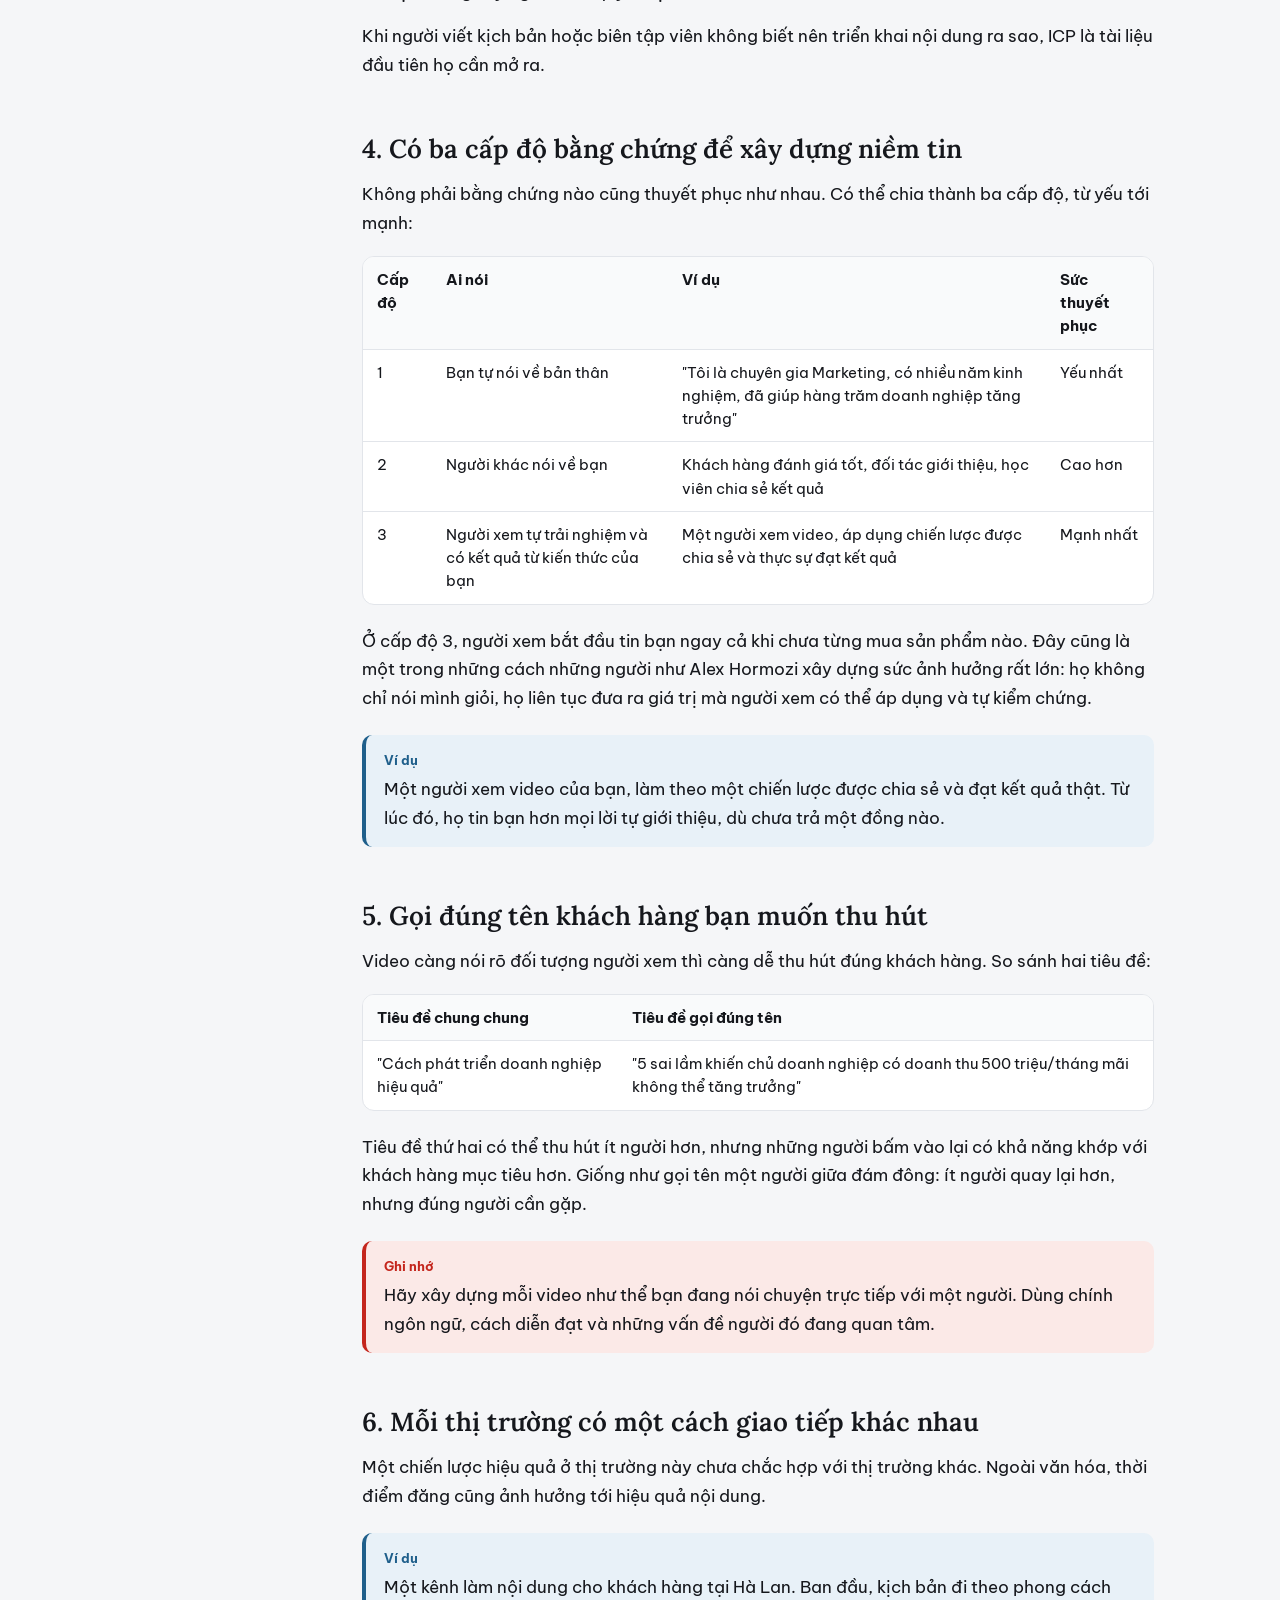
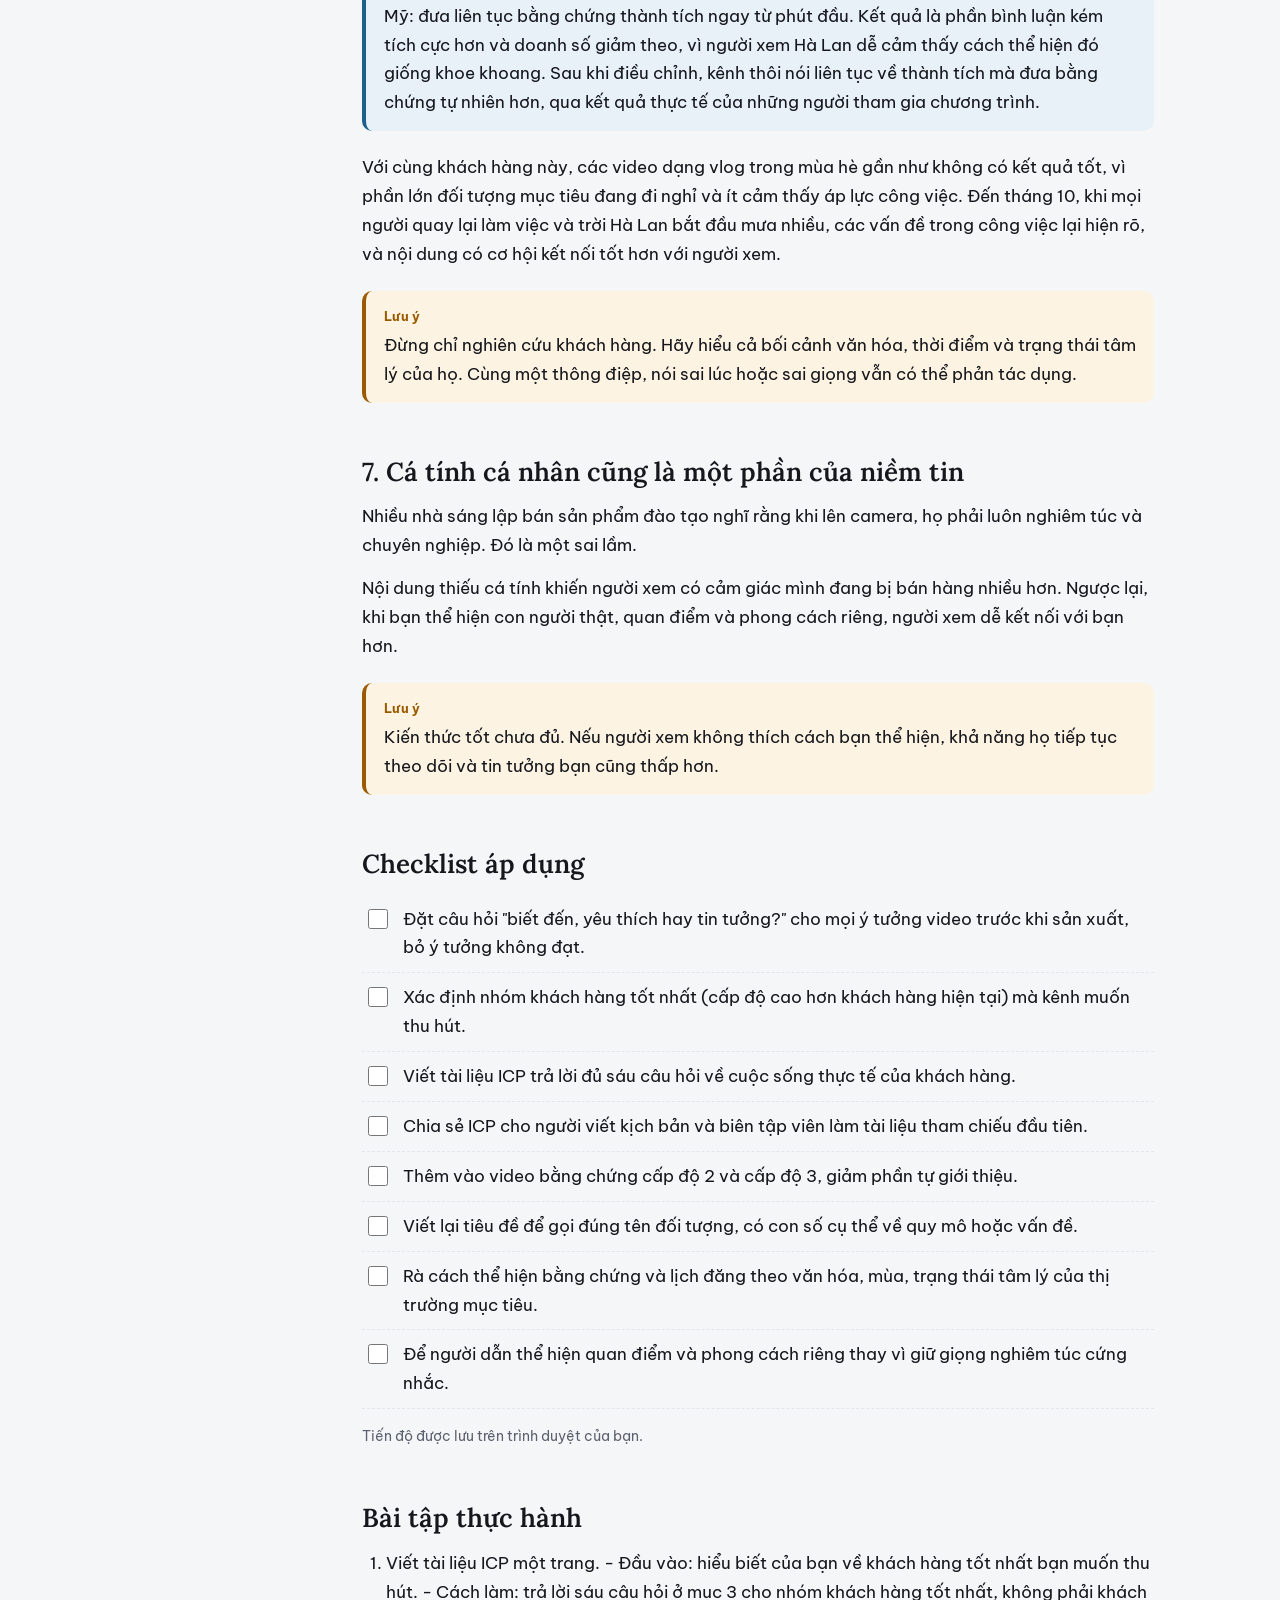
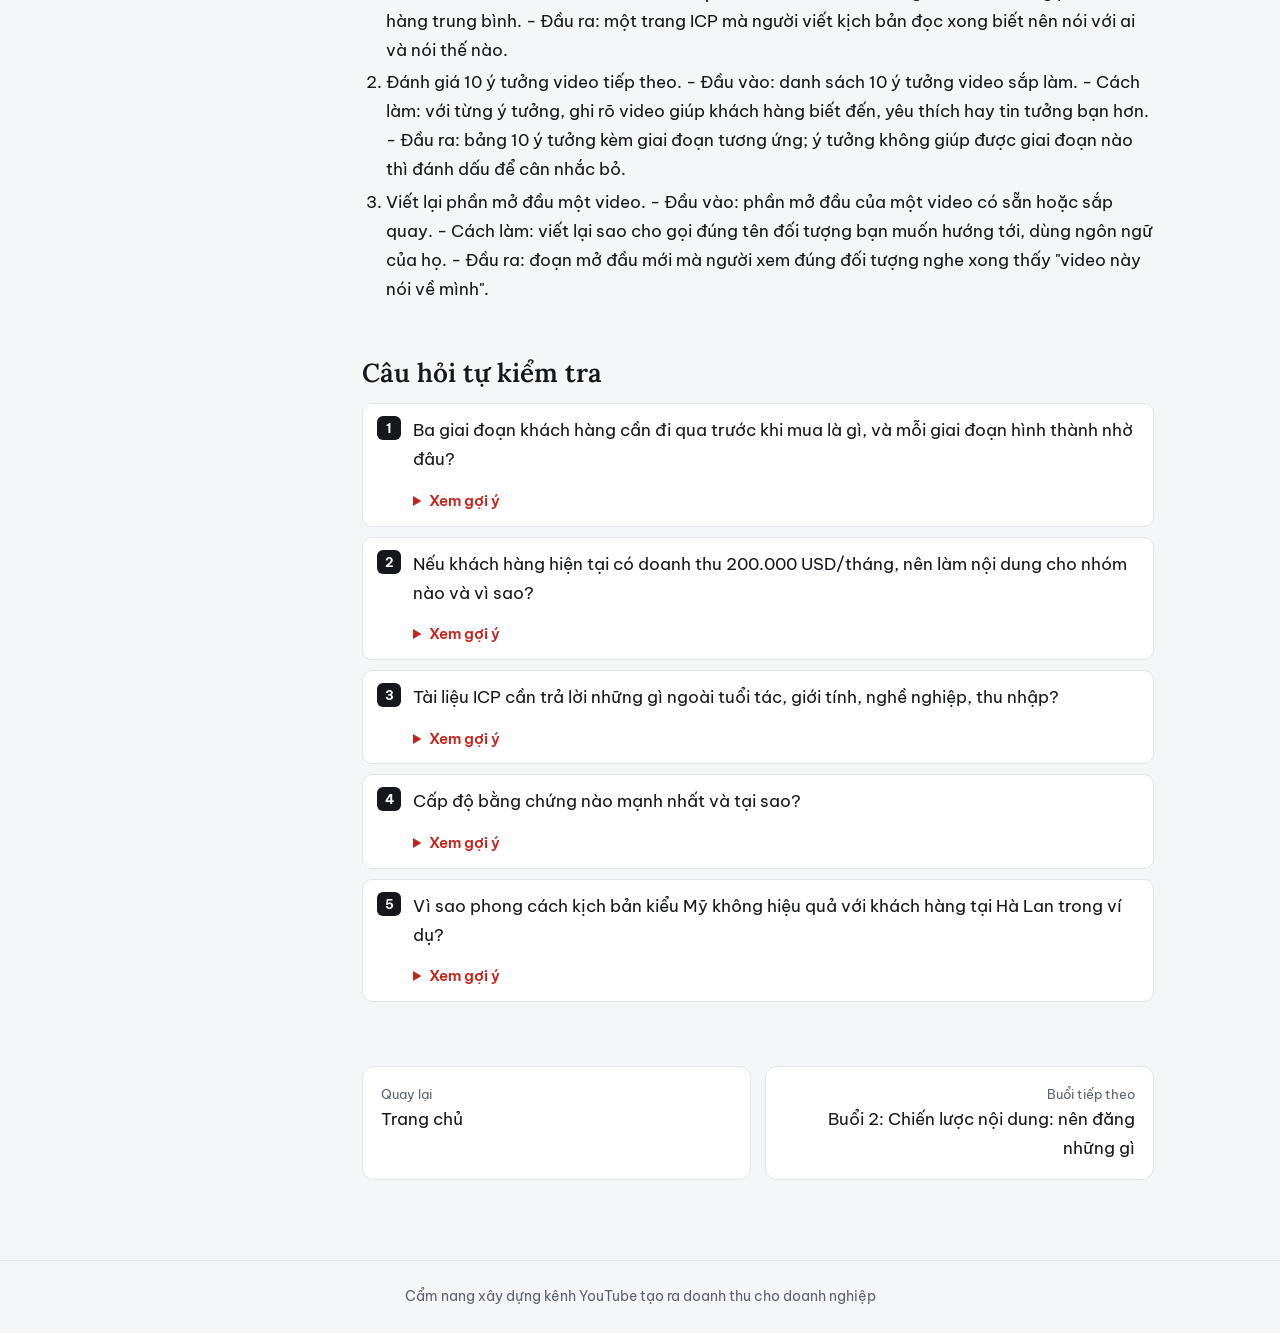
==== commit e722caee: "Thêm hình minh họa cho trang chủ và 8 buổi" ====
--- a/buoi-01.html
+++ b/buoi-01.html
@@ -26,7 +26,7 @@
 <blockquote class="callout-tom-tat">
 <p>Kênh YouTube của doanh nghiệp tồn tại để bán hàng, và người xem chỉ mua khi đã biết đến, yêu thích rồi tin tưởng bạn. Muốn vậy, bạn cần làm nội dung cho nhóm khách hàng tốt nhất mình muốn thu hút, hiểu họ qua một tài liệu ICP chi tiết và gọi đúng tên họ trong từng video. Niềm tin mạnh nhất đến khi người xem tự áp dụng kiến thức của bạn và có kết quả. Cách nói cũng phải hợp với văn hóa, thời điểm và mang cá tính thật của người dẫn.</p>
 </blockquote>
-<h2 id="1-muc-tieu-cuoi-cung-cua-noi-dung-la-doanh-thu">1. Mục tiêu cuối cùng của nội dung là doanh thu</h2>
+<figure class="illus"><img src="assets/img/buoi-01.webp" alt="Chọn đúng khách hàng tốt nhất giữa đám đông, rồi đưa họ đi qua ba bậc: biết đến, yêu thích, tin tưởng." width="1600" height="900" loading="lazy" decoding="async"><figcaption>Chọn đúng khách hàng tốt nhất giữa đám đông, rồi đưa họ đi qua ba bậc: biết đến, yêu thích, tin tưởng.</figcaption></figure><h2 id="1-muc-tieu-cuoi-cung-cua-noi-dung-la-doanh-thu">1. Mục tiêu cuối cùng của nội dung là doanh thu</h2>
 <p>Nếu bạn xây kênh YouTube cho doanh nghiệp, mục tiêu cuối cùng của nội dung phải là bán hàng. Lượt xem, lượt theo dõi chỉ là chặng giữa trên đường đi tới đơn hàng.</p>
 <p>Để mua hàng, khách hàng cần đi qua ba giai đoạn, thường theo đúng thứ tự sau:</p>
 <div class="table-wrap"><table>
--- a/assets/style.css
+++ b/assets/style.css
@@ -90,6 +90,12 @@
 .callout-vi-du .callout-label { color: var(--note); }
 .callout-tom-tat { border: 1px solid var(--line); border-left: 4px solid var(--ink); font-size: 18px; }
 
+/* Hình minh họa */
+.illus { margin: 26px 0 8px; }
+.illus img { display: block; width: 100%; height: auto; aspect-ratio: 16 / 9; object-fit: cover; border-radius: 14px; background: #fff; border: 1px solid var(--line); }
+.illus figcaption { font-size: 14px; line-height: 1.55; color: var(--muted); margin-top: 10px; padding-left: 12px; border-left: 3px solid var(--accent); }
+.hero .illus { max-width: 980px; margin-top: 34px; }
+
 /* Mục tiêu */
 .goals { list-style: none; padding: 0; display: grid; gap: 8px; }
 .goals li { background: var(--surface); border: 1px solid var(--line); border-radius: 10px; padding: 10px 14px 10px 42px; position: relative; margin: 0; }
